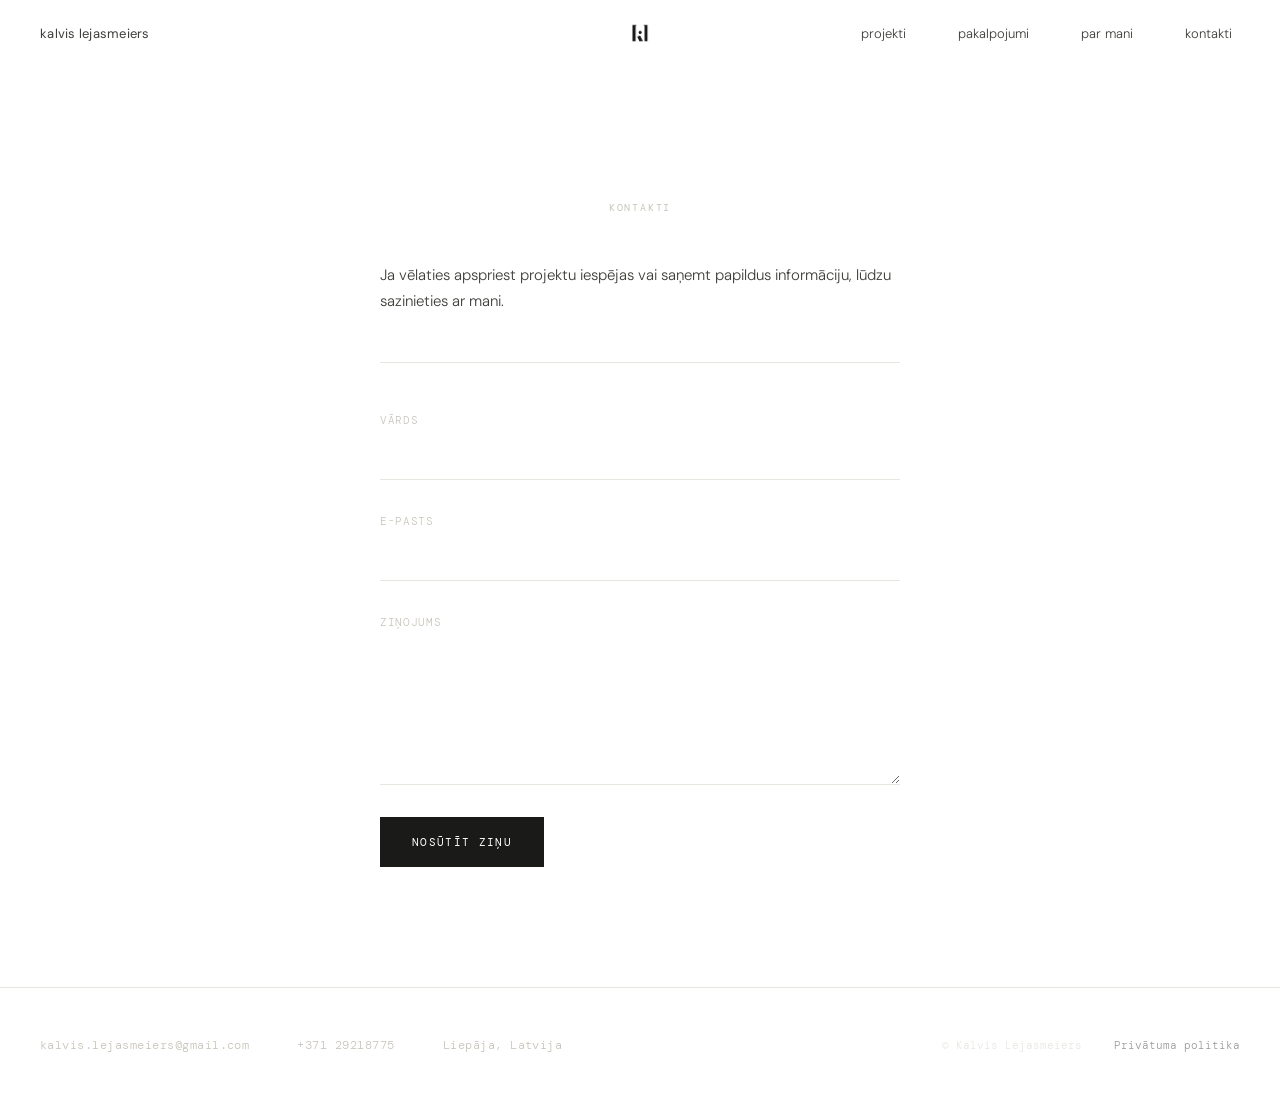
==== kontakti/index.html @ baff629d "Fix images, remove list, dark bg, add pakalpojumi page and nav" ====
<!doctype html>
<html lang="lv">
  <head>
    <meta charset="UTF-8" />
    <meta name="viewport" content="width=device-width, initial-scale=1.0" />
    <title>Kontakti — Kalvis Lejasmeiers</title>
    <meta
      name="description"
      content="Sazinieties ar projektētāju Kalvi Lejasmeieru — e-pasts, tālrunis un kontaktforma."
    />
    <link rel="stylesheet" href="../assets/css/main.css" />
    <link rel="preconnect" href="https://fonts.googleapis.com" />
    <link rel="preconnect" href="https://fonts.gstatic.com" crossorigin />
    <link
      href="https://fonts.googleapis.com/css2?family=DM+Sans:ital,opsz,wght@0,9..40,300;0,9..40,400;0,9..40,500;1,9..40,300&family=DM+Mono:wght@300;400&display=swap"
      rel="stylesheet"
    />
  </head>
  <body>
    <!-- NAVIGATION -->
    <nav id="main-nav">
      <div class="nav-left">
        <a href="../" class="nav-name">kalvis lejasmeiers</a>
        <div class="nav-logo">
          <a href="../" aria-label="Uz sākumlapu">
            <img
              src="../kllogo/kl.png"
              alt="Kalvis Lejasmeiers Logo"
              decoding="async"
            />
          </a>
        </div>
      </div>
      <!-- Mobile hamburger button -->
      <button
        class="nav-hamburger"
        aria-label="Atvērt izvēlni"
        aria-expanded="false"
        aria-controls="main-menu"
      >
        <span class="hamburger-line"></span>
        <span class="hamburger-line"></span>
        <span class="hamburger-line"></span>
      </button>

      <ul class="nav-links" id="main-menu" role="menu">
        <li role="none"><a href="../projekti/" role="menuitem">projekti</a></li>
        <li role="none"><a href="../pakalpojumi/" role="menuitem">pakalpojumi</a></li>
        <li role="none"><a href="../par-mani/" role="menuitem">par mani</a></li>
        <li role="none">
          <a href="./" role="menuitem" class="active">kontakti</a>
        </li>
      </ul>
    </nav>

    <main class="contact-page">
      <span class="section-label">Kontakti</span>

      <div class="about-page-content">
        <p>
          Ja vēlaties apspriest projektu iespējas vai saņemt papildus
          informāciju, lūdzu sazinieties ar mani.
        </p>

        <hr
          style="
            border: none;
            border-top: 1px solid var(--mist);
            margin: var(--space-xl) 0;
          "
        />

        <form
          class="contact-form-simple"
          id="contactForm"
          name="kontakti"
          method="POST"
          data-netlify="true"
          netlify
        >
          <input type="hidden" name="form-name" value="kontakti" />

          <div class="form-group-simple">
            <label for="name">Vārds</label>
            <input type="text" id="name" name="name" required />
          </div>

          <div class="form-group-simple">
            <label for="email">E-pasts</label>
            <input type="email" id="email" name="email" required />
          </div>

          <div class="form-group-simple">
            <label for="message">Ziņojums</label>
            <textarea id="message" name="message" rows="5" required></textarea>
          </div>

          <button type="submit" class="submit-btn-simple">Nosūtīt ziņu</button>

          <div class="form-success" id="formSuccess" style="display: none">
            <p>Paldies! Sazināšos ar jums tuvākajā laikā.</p>
          </div>
        </form>
      </div>
    </main>

    <footer>
      <div class="footer-contact">
        <a href="mailto:kalvis.lejasmeiers@gmail.com"
          >kalvis.lejasmeiers@gmail.com</a
        >
        <a href="tel:+37129218775">+371 29218775</a>
        <span>Liepāja, Latvija</span>
      </div>
      <div class="footer-bottom">
        <span class="footer-copy">© Kalvis Lejasmeiers</span>
        <a href="/privatuma-politika/" class="privacy-link">Privātuma politika</a>
      </div>
    </footer>

    <script src="../assets/js/main.js" defer></script>
    <script>
      // Netlify Forms handling with client-side validation
      document.addEventListener("DOMContentLoaded", () => {
        const contactForm = document.getElementById("contactForm");
        const formSuccess = document.getElementById("formSuccess");

        if (contactForm) {
          // Client-side validation
          contactForm.addEventListener("submit", (e) => {
            const name = document.getElementById("name");
            const email = document.getElementById("email");
            const message = document.getElementById("message");
            let valid = true;

            // Reset custom validity
            [name, email, message].forEach((field) => {
              field.setCustomValidity("");
            });

            if (!name.value.trim()) {
              name.setCustomValidity("Lūdzu ievadiet vārdu");
              valid = false;
            }

            if (!email.value.trim()) {
              email.setCustomValidity("Lūdzu ievadiet e-pastu");
              valid = false;
            } else if (!email.value.includes("@")) {
              email.setCustomValidity("Lūdzu ievadiet derīgu e-pasta adresi");
              valid = false;
            }

            if (!message.value.trim()) {
              message.setCustomValidity("Lūdzu ievadiet ziņojumu");
              valid = false;
            }

            if (!valid) {
              e.preventDefault();
              // Focus first invalid field
              [name, email, message].forEach((field) => {
                if (!field.checkValidity()) {
                  field.reportValidity();
                }
              });
              return;
            }

            // For Netlify Forms, the form submits naturally
            // Show success message after submission
            if (
              e.type === "submit" &&
              contactForm.getAttribute("data-netlify") === "true"
            ) {
              // Netlify will handle the redirect, but we show inline success for JS users
              setTimeout(() => {
                contactForm.style.display = "none";
                if (formSuccess) {
                  formSuccess.style.display = "block";
                }
              }, 100);
            }
          });
        }

        // Check URL params for Netlify success redirect
        const urlParams = new URLSearchParams(window.location.search);
        if (urlParams.get("success") === "true" && contactForm && formSuccess) {
          contactForm.style.display = "none";
          formSuccess.style.display = "block";
        }
      });
    </script>
  </body>
</html>
---- assets/css/main.css ----
/* ==========================================================================
   DESIGN SYSTEM — Kalvis Lejasmeiers Portfolio
   ========================================================================== */

/* CSS Custom Properties (Design Tokens) */
:root {
  /* Color Palette */
  --white: #ffffff; /* pure white */
  --black: #1a1a18; /* near-black, slight warmth */
  --stone: #c8c4bb; /* fog, Baltic limestone */
  --rust: #8b4b2e; /* single accent — Liepāja ironwork, copper oxide */
  --ink: #3d3d3a; /* body text */
  --mist: #e8e6e1; /* borders, dividers */

  /* Typography */
  --font-sans: "DM Sans", sans-serif;
  --font-mono: "DM Mono", monospace;

  /* Spacing */
  --space-xs: 8px;
  --space-sm: 16px;
  --space-md: 24px;
  --space-lg: 32px;
  --space-xl: 48px;
  --space-2xl: 64px;
  --space-3xl: 80px;
  --space-4xl: 120px;
}

/* ==========================================================================
   CSS Reset & Base Styles
   ========================================================================== */

*,
*::before,
*::after {
  box-sizing: border-box;
  margin: 0;
  padding: 0;
}

html {
  font-size: 15px;
  scroll-behavior: smooth;
}

body {
  background: var(--white);
  color: var(--ink);
  font-family: var(--font-sans);
  font-weight: 300;
  line-height: 1.5;
  -webkit-font-smoothing: antialiased;
  -moz-osx-font-smoothing: grayscale;
}

img {
  max-width: 100%;
  height: auto;
  display: block;
}

a {
  color: inherit;
  text-decoration: none;
  transition: color 0.2s;
}

button,
input,
textarea {
  font-family: inherit;
  font-size: inherit;
  line-height: inherit;
}

/* ==========================================================================
   Typography Scale
   ========================================================================== */

/* Section labels: 10px / DM Mono / uppercase / letter-spacing: 0.18em / color: --stone */
.section-label {
  font-family: var(--font-mono);
  font-size: 10px;
  font-weight: 400;
  letter-spacing: 0.18em;
  text-transform: uppercase;
  color: var(--stone);
  display: block;
  text-align: center;
  margin-bottom: var(--space-xl);
}

/* Body text: 15px / DM Sans / weight 300 / line-height 1.7 */
.body-text {
  font-size: 15px;
  line-height: 1.7;
}

/* Project titles: 17–28px / DM Sans / weight 300 / letter-spacing: -0.01em */
.project-title {
  font-family: var(--font-sans);
  font-weight: 300;
  letter-spacing: -0.01em;
  line-height: 1.2;
}

/* Large titles: 40–64px / DM Sans / weight 300 / letter-spacing: -0.02em */
.large-title {
  font-family: var(--font-sans);
  font-weight: 300;
  letter-spacing: -0.02em;
  line-height: 1.1;
}

/* Mono metadata: 11px / DM Mono / weight 400 / letter-spacing: 0.06–0.12em */
.mono-meta {
  font-family: var(--font-mono);
  font-size: 11px;
  font-weight: 400;
  letter-spacing: 0.06em;
  color: var(--stone);
}

/* ==========================================================================
   Navigation
   ========================================================================== */

nav {
  position: fixed;
  top: 0;
  left: 0;
  right: 0;
  z-index: 100;
  display: flex;
  justify-content: space-between;
  align-items: center;
  padding: 22px 40px;
  background: var(--white);
  border-bottom: 1px solid transparent;
  transition: border-color 0.3s;
}

nav.scrolled {
  border-bottom-color: var(--mist);
}

.nav-left {
  display: flex;
  align-items: center;
  gap: 24px;
}

.nav-name {
  font-family: var(--font-sans);
  font-size: 13px;
  font-weight: 400;
  letter-spacing: 0.02em;
  color: var(--ink);
  text-decoration: none;
  white-space: nowrap;
}

.nav-logo {
  position: absolute;
  left: 50%;
  top: 50%;
  transform: translate(-50%, -50%);
  display: flex;
  align-items: center;
  justify-content: center;
  z-index: 1;
}

.nav-logo img {
  height: 48px; /* 100% larger than original 24px */
  width: auto;
  opacity: 0.9;
  transition: opacity 0.2s;
}

.nav-logo a {
  display: flex;
  align-items: center;
  justify-content: center;
}

.nav-logo:hover img {
  opacity: 1;
}

.nav-links {
  display: flex;
  gap: 36px;
  list-style: none;
  margin-left: auto; /* Push links to the right */
}

.nav-links a {
  font-family: var(--font-sans);
  font-size: 13px;
  font-weight: 300;
  letter-spacing: 0;
  text-transform: none;
  color: var(--ink);
  text-decoration: none;
  transition: color 0.2s;
  padding: 4px 8px;
  border-radius: 2px;
}

.nav-links a:hover,
.nav-links a.active {
  color: var(--black);
}

.nav-links a:focus {
  outline: none;
}

/* ==========================================================================
   Mobile Hamburger Menu
   ========================================================================== */

.nav-hamburger {
  display: none; /* Hidden on desktop */
  width: 44px;
  height: 44px;
  background: transparent;
  border: none;
  cursor: pointer;
  padding: 0;
  position: relative;
  z-index: 110;
  flex-direction: column;
  justify-content: center;
  align-items: flex-end;
  gap: 6px;
  margin-left: auto; /* Push to right */
  border-radius: 2px;
}

.nav-hamburger:focus {
  outline: 2px solid var(--rust);
  outline-offset: 2px;
}

.hamburger-line {
  display: block;
  width: 24px;
  height: 1px;
  background: var(--black);
  transition:
    transform 0.3s ease,
    opacity 0.3s ease,
    width 0.3s ease;
}

/* Transform to × when menu is open */
.nav-hamburger.open .hamburger-line:nth-child(1) {
  transform: translateY(7px) rotate(45deg);
}

.nav-hamburger.open .hamburger-line:nth-child(2) {
  opacity: 0;
  width: 0;
}

.nav-hamburger.open .hamburger-line:nth-child(3) {
  transform: translateY(-7px) rotate(-45deg);
}

/* Mobile menu panel */
.nav-links.mobile-menu {
  position: fixed;
  top: 0;
  left: 0;
  right: 0;
  background: #ffffff;
  padding: 80px 20px 20px; /* Top padding for nav bar clearance */
  flex-direction: column;
  gap: 0;
  max-height: 0;
  overflow: hidden;
  opacity: 0;
  transition:
    max-height 0.3s ease,
    opacity 0.3s ease,
    padding 0.3s ease;
  z-index: 100;
  box-shadow: 0 4px 20px rgba(0, 0, 0, 0.08);
}

.nav-links.mobile-menu.open {
  max-height: 100vh;
  opacity: 1;
  padding-top: 80px;
  padding-bottom: 20px;
}

.nav-links.mobile-menu li {
  width: 100%;
  border-bottom: 1px solid var(--mist);
}

.nav-links.mobile-menu li:last-child {
  border-bottom: none;
}

.nav-links.mobile-menu a {
  display: block;
  padding: 20px 0;
  font-family: var(--font-sans);
  font-size: 13px;
  font-weight: 300;
  letter-spacing: 0.02em;
  text-transform: none;
  color: var(--ink);
}

.nav-links.mobile-menu a:hover,
.nav-links.mobile-menu a.active {
  color: var(--rust);
}

/* ==========================================================================
   Featured Projects — David Chipperfield-style Staggered Two-Column Layout
   ========================================================================== */

.featured-section {
  padding: var(--space-4xl) 30px var(--space-3xl);
  width: 100%;
  max-width: 1400px;
  margin: 0 auto;
}

/* Chipperfield Grid: Two unequal columns with vertical offset */
.chipperfield-grid {
  display: flex;
  gap: 5%; /* Gap between columns */
  width: 100%;
}

/* Left column: ~55% width */
.chip-col-left {
  flex: 0 0 55%;
  display: flex;
  flex-direction: column;
  gap: 100px; /* Generous spacing between projects */
}

/* Right column: ~40% width, offset down by ~200px */
.chip-col-right {
  flex: 0 0 40%;
  display: flex;
  flex-direction: column;
  gap: 100px;
  margin-top: 500px; /* Vertical offset — key Chipperfield element */
}

/* Individual project link */
.chip-project {
  display: block;
  text-decoration: none;
  color: inherit;
  cursor: pointer;
}

/* Image wrapper — no borders, shadows, or backgrounds */
.chip-image-wrap {
  position: relative;
  overflow: hidden;
  background: transparent;
  line-height: 0; /* Remove inline image gap */
}

.chip-image-wrap img {
  width: 100%;
  height: auto;
  display: block;
  transition: opacity 0.4s ease;
}

/* Hover: subtle opacity reduction */
.chip-project:hover .chip-image-wrap img {
  opacity: 0.85;
}

/* Project metadata — Chipperfield style */
.chip-meta {
  padding-top: 20px;
  display: flex;
  flex-direction: column;
  gap: 4px;
}

/* Small label: "Project" */
.chip-label {
  font-family: var(--font-mono);
  font-size: 10px;
  font-weight: 400;
  letter-spacing: 0.12em;
  text-transform: uppercase;
  color: var(--stone);
}

/* Project title: larger, heavier weight */
.chip-title {
  font-family: var(--font-sans);
  font-size: 18px;
  font-weight: 400;
  letter-spacing: -0.01em;
  line-height: 1.3;
  color: var(--black);
}

/* Date: small, subtle */
.chip-date {
  font-family: var(--font-mono);
  font-size: 11px;
  font-weight: 400;
  letter-spacing: 0.06em;
  color: var(--stone);
  margin-top: 2px;
}

/* ==========================================================================
   Project List (Homepage)
   ========================================================================== */

.list-section {
  padding: var(--space-2xl) 40px var(--space-4xl);
  border-top: 1px solid var(--mist);
}

.project-list {
  list-style: none;
}

.project-item {
  display: grid;
  grid-template-columns: 1fr auto;
  align-items: baseline;
  padding: 20px 0;
  border-bottom: 1px solid var(--mist);
  cursor: pointer;
  transition: background 0.15s;
  text-decoration: none;
  color: inherit;
}

.project-item:first-child {
  border-top: 1px solid var(--mist);
}

.project-item:hover .project-item-title {
  color: var(--black);
}

.project-item:hover .project-item-meta {
  color: var(--rust);
}

.project-item-title {
  font-family: var(--font-sans);
  font-size: 17px;
  font-weight: 300;
  color: var(--ink);
  transition: color 0.2s;
  letter-spacing: -0.01em;
}

.project-item-meta {
  font-family: var(--font-mono);
  font-size: 11px;
  color: var(--stone);
  letter-spacing: 0.06em;
  text-align: right;
  transition: color 0.2s;
  white-space: nowrap;
}

/* ==========================================================================
   About Strip (Homepage)
   ========================================================================== */

.about-strip {
  background: var(--white);
  padding: var(--space-2xl) 40px;
  display: grid;
  grid-template-columns: 1fr 1fr;
  gap: var(--space-2xl);
  align-items: start;
}

.about-strip .section-label {
  color: var(--stone);
  margin-bottom: var(--space-lg);
  text-align: left;
}

.about-text {
  color: var(--ink);
  font-size: 15px;
  line-height: 1.7;
  max-width: 400px;
}

.about-stats {
  display: grid;
  grid-template-columns: 1fr 1fr;
  gap: var(--space-lg);
  padding-top: 4px;
}

.stat-number {
  font-family: var(--font-mono);
  font-size: 36px;
  font-weight: 300;
  color: var(--white);
  display: block;
  line-height: 1;
  margin-bottom: var(--space-xs);
}

.stat-label {
  font-family: var(--font-mono);
  font-size: 10px;
  letter-spacing: 0.14em;
  text-transform: uppercase;
  color: rgba(200, 196, 187, 0.4);
}

/* ==========================================================================
   Footer / Contact
   ========================================================================== */

footer {
  padding: var(--space-xl) 40px;
  display: flex;
  justify-content: space-between;
  align-items: center;
  border-top: 1px solid var(--mist);
}

.footer-contact {
  display: flex;
  gap: var(--space-xl);
}

.footer-contact a,
.footer-contact span {
  font-family: var(--font-mono);
  font-size: 12px;
  color: var(--stone);
  text-decoration: none;
  letter-spacing: 0.04em;
  transition: color 0.2s;
}

.footer-contact a:hover {
  color: var(--rust);
}

.footer-copy {
  font-family: var(--font-mono);
  font-size: 11px;
  color: var(--mist);
}

.footer-bottom {
  display: flex;
  align-items: center;
  gap: var(--space-lg);
}

.privacy-link {
  font-family: var(--font-mono);
  font-size: 11px;
  color: #999;
  text-decoration: none;
  transition: color 0.2s;
}

.privacy-link:hover {
  color: var(--rust);
}

/* ==========================================================================
   Scroll Animations
   ========================================================================== */

.reveal {
  opacity: 0;
  transform: translateY(16px);
  transition:
    opacity 0.7s ease,
    transform 0.7s ease;
}

.reveal.visible {
  opacity: 1;
  transform: none;
}

/* Respect reduced motion preference */
@media (prefers-reduced-motion: reduce) {
  .reveal {
    opacity: 1;
    transform: none;
    transition: none;
  }
}

/* ==========================================================================
   Responsive Design
   ========================================================================== */

@media (max-width: 768px) {
  /* Navigation */
  nav {
    padding: 18px 20px;
    flex-direction: row;
    justify-content: space-between;
    align-items: center;
  }

  .nav-left {
    display: flex;
    align-items: center;
    gap: 16px;
  }

  .nav-name {
    font-size: 12px;
  }

  .nav-logo {
    display: none; /* Hide logo on mobile - takes too much space */
  }

  /* Mobile hamburger menu */
  .nav-hamburger {
    display: flex;
  }

  .nav-links {
    position: fixed;
    top: 0;
    left: 0;
    right: 0;
    display: flex;
    background: #ffffff;
    padding: 0 20px;
    flex-direction: column;
    gap: 0;
    max-height: 0;
    overflow: hidden;
    opacity: 0;
    transition:
      max-height 0.3s ease,
      opacity 0.3s ease,
      padding 0.3s ease;
    z-index: 99;
    box-shadow: 0 4px 20px rgba(0, 0, 0, 0.08);
    list-style: none;
  }

  .nav-links.open {
    max-height: 100vh;
    opacity: 1;
    padding: 76px 20px 20px;
  }

  .nav-links li {
    width: 100%;
    border-bottom: 1px solid var(--mist);
  }

  .nav-links li:last-child {
    border-bottom: none;
  }

  .nav-links a {
    display: block;
    padding: 20px 0;
    font-family: var(--font-sans);
    font-size: 13px;
    font-weight: 300;
    letter-spacing: 0.02em;
    text-transform: none;
    color: var(--ink);
  }

  .nav-links a:hover,
  .nav-links a.active {
    color: var(--rust);
  }

  /* Featured Section — Mobile: single column, no offset */
  .featured-section {
    padding: 100px 20px 48px;
  }

  /* Chipperfield Grid: Stack vertically on mobile */
  .chipperfield-grid {
    flex-direction: column;
    gap: 0;
  }

  .chip-col-left,
  .chip-col-right {
    flex: none;
    width: 100%;
    gap: 60px; /* Reduced gap for mobile */
  }

  .chip-col-right {
    margin-top: 60px; /* Remove large offset on mobile, just normal spacing */
  }

  .chip-title {
    font-size: 16px;
  }

  .chip-meta {
    padding-top: 16px;
  }

  /* List Section */
  .list-section {
    padding: 60px 20px 80px;
  }

  .project-item-title {
    font-size: 15px;
  }

  .project-item-meta {
    font-size: 10px;
  }

  /* About Strip */
  .about-strip {
    grid-template-columns: 1fr;
    gap: var(--space-xl);
    padding: 60px 20px;
  }

  .about-stats {
    grid-template-columns: 1fr 1fr;
  }

  /* Footer */
  footer {
    flex-direction: column;
    align-items: flex-start;
    gap: 20px;
    padding: var(--space-lg) 20px;
  }

  .footer-contact {
    flex-direction: column;
    gap: var(--space-sm);
  }
}

/* ==========================================================================
   Projects Archive Page
   ========================================================================== */

.projects-archive {
  padding: var(--space-4xl) 40px var(--space-4xl);
  margin-top: 80px;
}

.archive-header {
  margin-bottom: var(--space-2xl);
}

.filter-tabs {
  display: flex;
  gap: var(--space-md);
  margin-top: var(--space-lg);
  flex-wrap: wrap;
}

.filter-btn {
  font-family: var(--font-mono);
  font-size: 10px;
  font-weight: 400;
  letter-spacing: 0.12em;
  text-transform: uppercase;
  color: var(--stone);
  background: none;
  border: none;
  padding: 0;
  cursor: pointer;
  transition: color 0.2s;
}

.filter-btn:hover,
.filter-btn.active {
  color: var(--rust);
}

.archive-grid {
  display: grid;
  grid-template-columns: repeat(3, 1fr);
  gap: 40px;
}

.archive-card {
  display: flex;
  flex-direction: column;
  cursor: pointer;
}

.archive-card-inner {
  aspect-ratio: 4/3;
  position: relative;
  overflow: hidden;
  margin-bottom: var(--space-md);
  background: var(--mist);
}

.archive-card-info {
  display: flex;
  flex-direction: column;
  gap: 4px;
}

.archive-card-title {
  font-family: var(--font-sans);
  font-size: 17px;
  font-weight: 300;
  color: var(--ink);
  letter-spacing: -0.01em;
  line-height: 1.2;
}

.archive-card-meta {
  font-family: var(--font-mono);
  font-size: 11px;
  color: var(--stone);
  letter-spacing: 0.06em;
  display: flex;
  gap: var(--space-sm);
}

.archive-card-type::after,
.archive-card-location::after {
  content: "·";
  margin-left: var(--space-sm);
  opacity: 0.5;
}

.archive-card-type:last-child::after,
.archive-card-location:last-child::after {
  display: none;
}

/* ==========================================================================
   About Page
   ========================================================================== */

.about-page {
  padding: var(--space-4xl) 40px var(--space-4xl);
  margin-top: 80px;
  max-width: 600px;
  margin-left: auto;
  margin-right: auto;
}

.about-page-content {
  font-size: 15px;
  line-height: 1.7;
}

.about-page-content p {
  margin-bottom: var(--space-lg);
}

.about-page-list {
  list-style: none;
  margin-top: var(--space-xl);
  margin-bottom: var(--space-xl);
}

.about-page-list li {
  font-family: var(--font-mono);
  font-size: 11px;
  color: var(--stone);
  letter-spacing: 0.06em;
  margin-bottom: var(--space-sm);
}

/* ==========================================================================
   Contact Page
   ========================================================================== */

.contact-page {
  padding: var(--space-4xl) 40px var(--space-4xl);
  margin-top: 80px;
  max-width: 600px;
  margin-left: auto;
  margin-right: auto;
}

.contact-form-simple {
  display: flex;
  flex-direction: column;
  gap: var(--space-lg);
  margin-top: var(--space-xl);
}

.form-group-simple {
  display: flex;
  flex-direction: column;
  gap: var(--space-xs);
}

.form-group-simple label {
  font-family: var(--font-mono);
  font-size: 11px;
  color: var(--stone);
  letter-spacing: 0.06em;
  text-transform: uppercase;
}

.form-group-simple input,
.form-group-simple textarea {
  font-family: var(--font-sans);
  font-size: 15px;
  color: var(--ink);
  background: none;
  border: none;
  border-bottom: 1px solid var(--mist);
  padding: var(--space-xs) 0;
  transition: border-color 0.2s;
}

.form-group-simple input:focus,
.form-group-simple textarea:focus {
  outline: 2px solid var(--rust);
  outline-offset: 2px;
  border-bottom-color: var(--rust);
}

.form-group-simple textarea {
  min-height: 120px;
  resize: vertical;
}

.submit-btn-simple {
  font-family: var(--font-mono);
  font-size: 11px;
  font-weight: 400;
  letter-spacing: 0.12em;
  text-transform: uppercase;
  color: var(--white);
  background: var(--black);
  border: none;
  padding: var(--space-sm) var(--space-lg);
  cursor: pointer;
  align-self: flex-start;
  transition: opacity 0.2s;
}

.submit-btn-simple:hover {
  opacity: 0.9;
}

/* ==========================================================================
   Pieredze Summary (Homepage)
   ========================================================================== */

.pieredze-summary {
  padding: var(--space-4xl) 40px;
  background: var(--white);
  border-top: 1px solid var(--mist);
  border-bottom: 1px solid var(--mist);
}

.pieredze-summary-content {
  max-width: 800px;
  margin: 0 auto;
  text-align: center;
}

.pieredze-title {
  font-family: var(--font-sans);
  font-size: 32px;
  font-weight: 300;
  letter-spacing: -0.02em;
  color: var(--black);
  line-height: 1.1;
  margin-bottom: var(--space-lg);
}

.pieredze-text {
  font-size: 15px;
  color: var(--ink);
  line-height: 1.7;
  max-width: 500px;
  margin: 0 auto var(--space-2xl);
}

.pieredze-stats {
  display: grid;
  grid-template-columns: repeat(3, 1fr);
  gap: 2px;
  max-width: 600px;
  margin: 0 auto var(--space-2xl) auto;
}

.pieredze-stat {
  background: var(--black);
  padding: 24px 20px;
  text-align: center;
}

.pieredze-stat:first-child {
  background: var(--rust);
}

.pieredze-stat-number {
  font-family: var(--font-mono);
  font-size: 32px;
  font-weight: 300;
  color: var(--white);
  display: block;
  line-height: 1;
  margin-bottom: 6px;
}

.pieredze-stat-label {
  font-family: var(--font-mono);
  font-size: 10px;
  letter-spacing: 0.12em;
  text-transform: uppercase;
  color: rgba(245, 244, 240, 0.45);
}

.pieredze-timeline {
  margin-bottom: var(--space-2xl);
}

.timeline-years {
  display: grid;
  grid-template-columns: repeat(8, 1fr);
  gap: 2px;
  margin-bottom: 8px;
}

.timeline-year {
  font-family: var(--font-mono);
  font-size: 10px;
  color: var(--stone);
  text-align: center;
  letter-spacing: 0.06em;
}

.timeline-bars {
  display: grid;
  grid-template-columns: repeat(8, 1fr);
  gap: 2px;
  height: 80px;
  align-items: end;
}

.timeline-bar {
  background: var(--black);
  transition: background 0.2s;
}

.timeline-bar:hover {
  background: var(--rust);
}

.pieredze-link {
  display: inline-flex;
  align-items: center;
  gap: 8px;
  font-family: var(--font-mono);
  font-size: 11px;
  letter-spacing: 0.08em;
  text-transform: uppercase;
  color: var(--stone);
  text-decoration: none;
  transition: color 0.2s;
}

.pieredze-link:hover {
  color: var(--rust);
}

.pieredze-link svg {
  transition: transform 0.2s;
}

.pieredze-link:hover svg {
  transform: translateX(4px);
}

@media (max-width: 768px) {
  .pieredze-summary {
    padding: 60px 20px;
  }

  .pieredze-title {
    font-size: 24px;
  }

  .pieredze-stats {
    grid-template-columns: 1fr 1fr;
  }

  .timeline-years,
  .timeline-bars {
    grid-template-columns: repeat(4, 1fr);
  }
}

/* ==========================================================================
   Services Section (Homepage)
   ========================================================================== */

.services-section {
  padding: var(--space-4xl) 40px;
  background: var(--white);
  border-top: 1px solid var(--mist);
}

.services-content {
  max-width: 1000px;
  margin: 0 auto;
}

.services-grid {
  display: grid;
  grid-template-columns: repeat(2, 1fr);
  gap: var(--space-xl);
}

.service-card {
  padding: var(--space-lg);
  border: 1px solid var(--mist);
  transition: border-color 0.2s;
}

.service-card:hover {
  border-color: var(--stone);
}

.service-title {
  font-family: var(--font-sans);
  font-size: 20px;
  font-weight: 400;
  letter-spacing: -0.01em;
  color: var(--black);
  margin-bottom: var(--space-sm);
  line-height: 1.2;
}

.service-desc {
  font-size: 14px;
  color: var(--ink);
  line-height: 1.6;
  max-width: 320px;
}

@media (max-width: 768px) {
  .services-section {
    padding: 60px 20px;
  }

  .services-grid {
    grid-template-columns: 1fr;
    gap: var(--space-md);
  }

  .service-card {
    padding: var(--space-md);
  }

  .service-title {
    font-size: 18px;
  }
}

/* ==========================================================================
   Body scroll lock for mobile menu
   ========================================================================== */

body.menu-open {
  overflow: hidden;
  position: fixed;
  width: 100%;
}

/* ==========================================================================
   Utility Classes
   ========================================================================== */

.visually-hidden {
  position: absolute;
  width: 1px;
  height: 1px;
  padding: 0;
  margin: -1px;
  overflow: hidden;
  clip: rect(0, 0, 0, 0);
  white-space: nowrap;
  border: 0;
}

/* Skip link for keyboard users */
.skip-link {
  position: absolute;
  top: -40px;
  left: 0;
  background: var(--black);
  color: var(--white);
  padding: 8px 16px;
  text-decoration: none;
  font-family: var(--font-mono);
  font-size: 11px;
  letter-spacing: 0.08em;
  text-transform: uppercase;
  z-index: 1000;
  transition: top 0.2s;
}

.skip-link:focus {
  top: 0;
  outline: 2px solid var(--rust);
  outline-offset: 2px;
}

.text-center {
  text-align: center;
}

.text-left {
  text-align: left;
}

.text-right {
  text-align: right;
}

/* ==========================================================================
   Project Lightbox Gallery
   ========================================================================== */

.lightbox-overlay {
  position: fixed;
  top: 0;
  left: 0;
  width: 100%;
  height: 100%;
  background: rgba(0, 0, 0, 0.95);
  z-index: 2000;
  display: flex;
  align-items: center;
  justify-content: center;
  opacity: 0;
  visibility: hidden;
  transition:
    opacity 0.2s ease,
    visibility 0.2s ease;
}

.lightbox-overlay.active {
  opacity: 1;
  visibility: visible;
}

.lightbox-overlay[aria-hidden="false"] {
  opacity: 1;
  visibility: visible;
}

.lightbox-close {
  position: absolute;
  top: 20px;
  right: 24px;
  background: none;
  border: none;
  color: var(--white);
  font-size: 40px;
  font-weight: 300;
  cursor: pointer;
  z-index: 2010;
  padding: 8px 16px;
  line-height: 1;
  transition:
    opacity 0.2s ease,
    transform 0.2s ease;
  opacity: 0.8;
}

.lightbox-close:hover {
  opacity: 1;
  transform: scale(1.1);
}

.lightbox-close:focus {
  outline: 2px solid var(--rust);
  outline-offset: 4px;
}

.lightbox-container {
  display: flex;
  align-items: center;
  justify-content: center;
  width: 100%;
  height: 100%;
  max-width: 1400px;
  padding: 60px 20px 20px;
  gap: 20px;
}

.lightbox-content {
  display: flex;
  flex-direction: column;
  align-items: center;
  max-width: 100%;
  max-height: 100%;
}

.lightbox-image-wrapper {
  display: flex;
  align-items: center;
  justify-content: center;
  max-height: calc(100vh - 180px);
  width: 100%;
}

.lightbox-image {
  max-width: 100%;
  max-height: calc(100vh - 180px);
  width: auto;
  height: auto;
  object-fit: contain;
  display: block;
  opacity: 0;
  transition: opacity 0.2s ease;
}

.lightbox-image.loaded {
  opacity: 1;
}

.lightbox-arrow {
  background: rgba(255, 255, 255, 0.1);
  border: 1px solid rgba(255, 255, 255, 0.2);
  color: var(--white);
  font-size: 32px;
  width: 56px;
  height: 56px;
  border-radius: 50%;
  cursor: pointer;
  display: flex;
  align-items: center;
  justify-content: center;
  flex-shrink: 0;
  transition:
    background 0.2s ease,
    border-color 0.2s ease,
    transform 0.2s ease;
  opacity: 0.8;
}

.lightbox-arrow:hover {
  background: rgba(255, 255, 255, 0.2);
  border-color: rgba(255, 255, 255, 0.4);
  opacity: 1;
  transform: scale(1.05);
}

.lightbox-arrow:focus {
  outline: 2px solid var(--rust);
  outline-offset: 4px;
}

.lightbox-arrow:disabled {
  opacity: 0.3;
  cursor: not-allowed;
}

.lightbox-arrow:disabled:hover {
  background: rgba(255, 255, 255, 0.1);
  transform: none;
}

.lightbox-prev {
  margin-right: auto;
}

.lightbox-next {
  margin-left: auto;
}

.lightbox-info {
  text-align: center;
  padding: 20px 0;
  color: var(--white);
}

.lightbox-title {
  font-family: var(--font-sans);
  font-size: 20px;
  font-weight: 400;
  letter-spacing: -0.01em;
  color: var(--white);
  margin-bottom: 8px;
}

.lightbox-meta {
  display: flex;
  justify-content: center;
  gap: 16px;
  font-family: var(--font-mono);
  font-size: 11px;
  letter-spacing: 0.08em;
  color: rgba(255, 255, 255, 0.6);
  margin-bottom: 12px;
}

.lightbox-meta span:not(:last-child)::after {
  content: "·";
  margin-left: 16px;
  opacity: 0.5;
}

.lightbox-counter {
  font-family: var(--font-mono);
  font-size: 10px;
  letter-spacing: 0.12em;
  text-transform: uppercase;
  color: rgba(255, 255, 255, 0.4);
}

/* Hide arrows when only one image */
.lightbox-overlay.single-image .lightbox-arrow {
  display: none;
}

/* Clickable project cards cursor */
.chip-project[data-lightbox="true"] {
  cursor: pointer;
}

/* Mobile Lightbox Styles */
@media (max-width: 768px) {
  .lightbox-container {
    flex-direction: column;
    padding: 70px 16px 16px;
    gap: 16px;
  }

  .lightbox-close {
    top: 12px;
    right: 12px;
    font-size: 36px;
    padding: 12px;
  }

  .lightbox-arrow {
    position: fixed;
    top: 50%;
    transform: translateY(-50%);
    width: 48px;
    height: 48px;
    font-size: 28px;
    z-index: 2005;
    background: rgba(0, 0, 0, 0.6);
    border-color: rgba(255, 255, 255, 0.3);
  }

  .lightbox-prev {
    left: 8px;
    margin-right: 0;
  }

  .lightbox-next {
    right: 8px;
    margin-left: 0;
  }

  .lightbox-arrow:hover {
    transform: translateY(-50%) scale(1.05);
  }

  .lightbox-image-wrapper {
    max-height: calc(100vh - 200px);
  }

  .lightbox-image {
    max-height: calc(100vh - 200px);
    width: 100%;
    object-fit: contain;
  }

  .lightbox-info {
    padding: 16px 0;
  }

  .lightbox-title {
    font-size: 18px;
  }

  .lightbox-meta {
    flex-wrap: wrap;
    gap: 8px;
  }

  .lightbox-meta span:not(:last-child)::after {
    margin-left: 8px;
  }
}

/* Very small mobile */
@media (max-width: 480px) {
  .lightbox-arrow {
    width: 44px;
    height: 44px;
    font-size: 24px;
  }

  .lightbox-close {
    font-size: 32px;
    top: 8px;
    right: 8px;
  }

  .lightbox-title {
    font-size: 16px;
  }

  .lightbox-meta {
    font-size: 10px;
  }
}

/* Respect reduced motion preference */
@media (prefers-reduced-motion: reduce) {
  .lightbox-overlay {
    transition: none;
  }

  .lightbox-image {
    transition: none;
  }

  .lightbox-close,
  .lightbox-arrow {
    transition: none;
  }
}

/* ==========================================================================
   Project Images & Slider
   ========================================================================== */

.project-image {
  width: 100%;
  height: 100%;
  object-fit: cover;
  display: block;
  transition: transform 0.6s cubic-bezier(0.25, 0.46, 0.45, 0.94);
  background: var(--mist); /* Fallback background while loading */
}

/* Archive card hover effect - scale (featured cards use opacity only) */
.archive-card:hover .project-image {
  transform: scale(1.02);
}

.project-image-slider {
  position: relative;
  width: 100%;
  height: 100%;
  overflow: hidden;
  background: var(--mist); /* Fallback background while loading */
  min-height: 300px; /* Ensure minimum height */
}

.slider-image {
  position: absolute;
  top: 0;
  left: 0;
  width: 100%;
  height: 100%;
  object-fit: cover;
  opacity: 0;
  transition: opacity 0.5s ease;
  display: block;
}

.slider-image.active {
  opacity: 1 !important;
}

.slider-next {
  position: absolute;
  top: 50%;
  right: 16px;
  transform: translateY(-50%);
  background: rgba(26, 26, 24, 0.7);
  color: var(--white);
  border: none;
  width: 40px;
  height: 40px;
  border-radius: 50%;
  font-family: var(--font-sans);
  font-size: 18px;
  cursor: pointer;
  display: flex;
  align-items: center;
  justify-content: center;
  transition:
    background 0.2s,
    transform 0.2s,
    opacity 0.2s;
  z-index: 10;
  opacity: 0.8;
}

.slider-next:hover {
  background: rgba(26, 26, 24, 0.9);
  transform: translateY(-50%) scale(1.1);
  opacity: 1;
}

.slider-next:focus {
  outline: 2px solid var(--rust);
  outline-offset: 2px;
}

/* Ensure images always fill their containers */
.featured-card-inner,
.archive-card-inner {
  position: relative;
  overflow: hidden;
}

/* Archive card images fill container */
.archive-card-inner img {
  width: 100%;
  height: 100%;
  object-fit: cover;
}

/* Featured card images use object-fit: contain (handled in featured section) */

/* Responsive adjustments for project images */
@media (max-width: 768px) {
  .archive-grid {
    grid-template-columns: 1fr;
    gap: 32px;
  }

  /* Ensure all project grids are single column on mobile */
  .project-gallery {
    grid-template-columns: 1fr;
  }

  .gallery-item--wide {
    grid-column: 1;
    aspect-ratio: 4 / 3;
  }

  .gallery-item {
    aspect-ratio: 4 / 3;
  }

  .slider-next {
    width: 36px;
    height: 36px;
    font-size: 16px;
    right: 12px;
    opacity: 0.9; /* More visible on mobile */
  }

  /* Better touch targets on mobile */
  .slider-next:active {
    transform: translateY(-50%) scale(0.95);
  }
}

/* Extra small devices */
@media (max-width: 480px) {
  .slider-next {
    width: 32px;
    height: 32px;
    font-size: 14px;
    right: 8px;
  }
}

/* Prevent layout shift when images load */
.archive-card-inner {
  aspect-ratio: 4/3;
}

@media (max-width: 768px) {
  .featured-card:first-child .featured-card-inner {
    min-height: 340px;
  }
}

/* ==========================================================================
   Archive Card Links & Project Detail (Added for projekti/ page)
   ========================================================================== */

/* Archive card link wraps the whole card */
.archive-card-link {
  display: block;
  text-decoration: none;
  color: inherit;
}

/* Images always fill 4:3 regardless of source ratio */
.archive-card-inner {
  aspect-ratio: 4 / 3;
  overflow: hidden;
  background: var(--mist);
}

.archive-card-inner img {
  width: 100%;
  height: 100%;
  object-fit: cover;
  display: block;
  transition: transform 0.5s cubic-bezier(0.25, 0.46, 0.45, 0.94);
}

.archive-card:hover .archive-card-inner img {
  transform: scale(1.03);
}

/* Project detail */
.project-detail {
  padding-top: var(--space-2xl);
}

.project-back {
  display: inline-flex;
  align-items: center;
  gap: 8px;
  font-family: var(--font-mono);
  font-size: 11px;
  letter-spacing: 0.1em;
  text-transform: uppercase;
  color: var(--stone);
  text-decoration: none;
  transition: color 0.2s;
  margin-bottom: var(--space-2xl);
}

.project-back:hover {
  color: var(--rust);
}

.project-detail-header {
  margin-bottom: var(--space-2xl);
}

.project-detail-title {
  font-family: var(--font-sans);
  font-size: 36px;
  font-weight: 300;
  letter-spacing: -0.02em;
  color: var(--black);
  line-height: 1.1;
  margin-bottom: var(--space-sm);
}

.project-detail-meta {
  font-family: var(--font-mono);
  font-size: 11px;
  color: var(--stone);
  letter-spacing: 0.08em;
  display: flex;
  gap: var(--space-lg);
}

.project-detail-meta span::before {
  content: "·";
  margin-right: var(--space-sm);
  opacity: 0.4;
}

.project-detail-meta span:first-child::before {
  display: none;
}

.project-gallery {
  display: grid;
  grid-template-columns: 1fr 1fr;
  gap: 2px;
  margin-bottom: var(--space-3xl);
}

.gallery-item {
  overflow: hidden;
  background: var(--mist);
  aspect-ratio: 16 / 10;
}

.gallery-item--wide {
  grid-column: 1 / -1;
  aspect-ratio: 16 / 7;
}

.gallery-item img {
  width: 100%;
  height: 100%;
  object-fit: cover;
  display: block;
  transition: transform 0.6s cubic-bezier(0.25, 0.46, 0.45, 0.94);
}

.gallery-item:hover img {
  transform: scale(1.02);
}

.project-detail-cta {
  padding: var(--space-3xl) 0;
  border-top: 1px solid var(--mist);
  display: flex;
  align-items: baseline;
  gap: var(--space-xl);
}

.project-detail-cta p {
  font-family: var(--font-sans);
  font-size: 20px;
  font-weight: 300;
  color: var(--ink);
  letter-spacing: -0.01em;
}

.cta-link {
  font-family: var(--font-mono);
  font-size: 11px;
  letter-spacing: 0.1em;
  text-transform: uppercase;
  color: var(--rust);
  text-decoration: none;
  transition: opacity 0.2s;
  white-space: nowrap;
}

.cta-link:hover {
  opacity: 0.7;
}

@media (max-width: 768px) {
  .project-gallery {
    grid-template-columns: 1fr;
  }
  .gallery-item--wide {
    grid-column: 1;
    aspect-ratio: 4 / 3;
  }
  .gallery-item {
    aspect-ratio: 4 / 3;
  }
  .project-detail-cta {
    flex-direction: column;
    gap: var(--space-md);
  }
  .project-detail-title {
    font-size: 26px;
  }
}
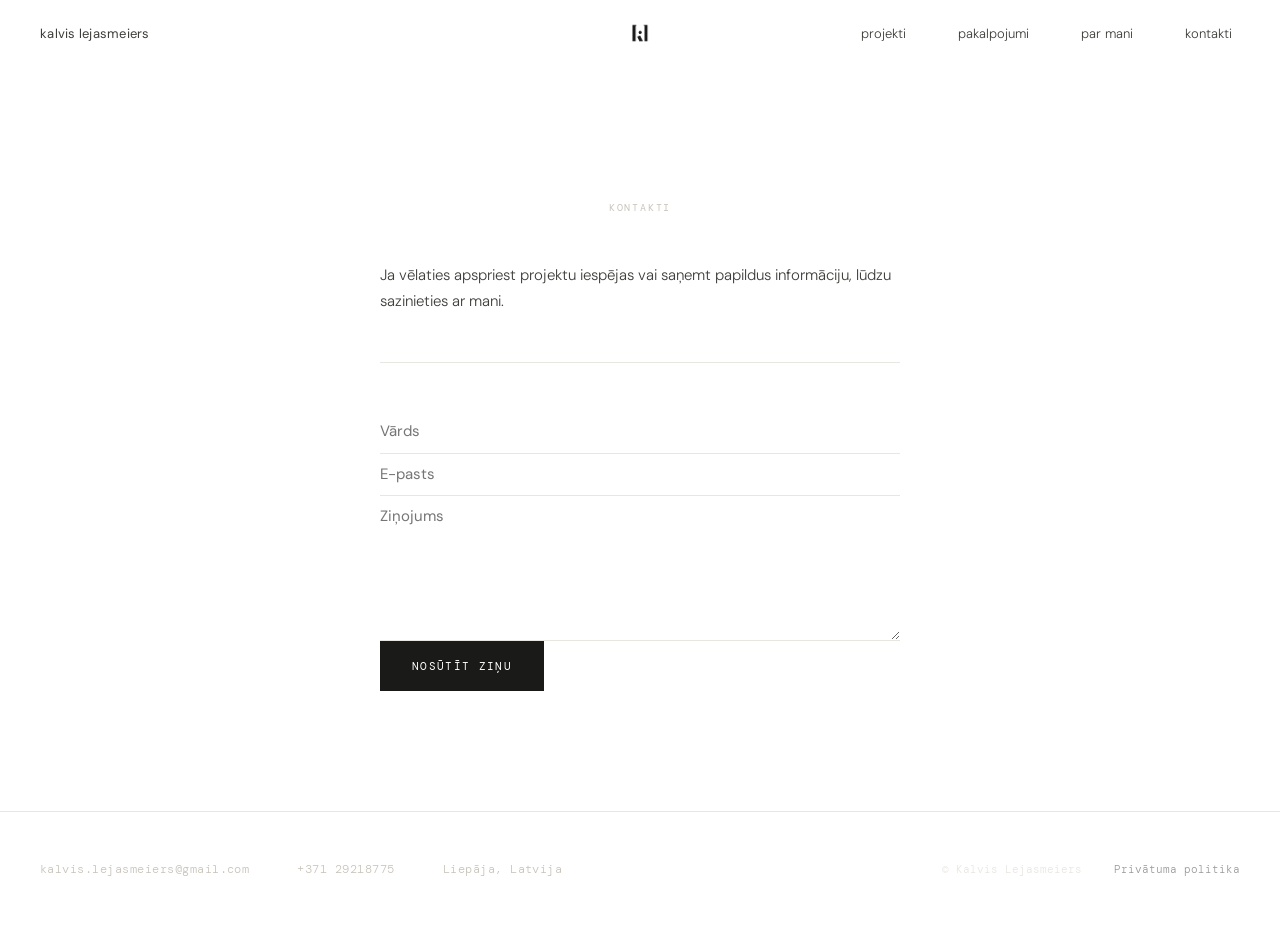
==== commit 48fc3888: "Fix form: remove JS intercept, pure HTML Netlify form" ====
--- a/kontakti/index.html
+++ b/kontakti/index.html
@@ -3,11 +3,12 @@
   <head>
     <meta charset="UTF-8" />
     <meta name="viewport" content="width=device-width, initial-scale=1.0" />
-    <title>Kontakti — Kalvis Lejasmeiers</title>
+    <title>Kontakti — Kalvis Lejasmeiers | Projektētājs Liepāja</title>
     <meta
       name="description"
-      content="Sazinieties ar projektētāju Kalvi Lejasmeieru — e-pasts, tālrunis un kontaktforma."
+      content="Sazinieties ar projektētāju Liepājā. Tālrunis: +371 29218775. Konsultācija bez maksas — legalizācija, pārbūve, renovācija, jaunbūve."
     />
+    <link rel="canonical" href="https://kalvisl.lv/kontakti/" />
     <link rel="stylesheet" href="../assets/css/main.css" />
     <link rel="preconnect" href="https://fonts.googleapis.com" />
     <link rel="preconnect" href="https://fonts.gstatic.com" crossorigin />
@@ -45,7 +46,9 @@
 
       <ul class="nav-links" id="main-menu" role="menu">
         <li role="none"><a href="../projekti/" role="menuitem">projekti</a></li>
-        <li role="none"><a href="../pakalpojumi/" role="menuitem">pakalpojumi</a></li>
+        <li role="none">
+          <a href="../pakalpojumi/" role="menuitem">pakalpojumi</a>
+        </li>
         <li role="none"><a href="../par-mani/" role="menuitem">par mani</a></li>
         <li role="none">
           <a href="./" role="menuitem" class="active">kontakti</a>
@@ -70,36 +73,43 @@
           "
         />
 
-        <form
-          class="contact-form-simple"
-          id="contactForm"
-          name="kontakti"
-          method="POST"
-          data-netlify="true"
-          netlify
-        >
+        <form name="kontakti" method="POST" data-netlify="true">
           <input type="hidden" name="form-name" value="kontakti" />
 
           <div class="form-group-simple">
-            <label for="name">Vārds</label>
-            <input type="text" id="name" name="name" required />
+            <label for="vards" class="visually-hidden">Vārds</label>
+            <input
+              type="text"
+              id="vards"
+              name="vards"
+              placeholder="Vārds"
+              required
+            />
           </div>
 
           <div class="form-group-simple">
-            <label for="email">E-pasts</label>
-            <input type="email" id="email" name="email" required />
+            <label for="epasts" class="visually-hidden">E-pasts</label>
+            <input
+              type="email"
+              id="epasts"
+              name="epasts"
+              placeholder="E-pasts"
+              required
+            />
           </div>
 
           <div class="form-group-simple">
-            <label for="message">Ziņojums</label>
-            <textarea id="message" name="message" rows="5" required></textarea>
+            <label for="zinojums" class="visually-hidden">Ziņojums</label>
+            <textarea
+              id="zinojums"
+              name="zinojums"
+              placeholder="Ziņojums"
+              rows="5"
+              required
+            ></textarea>
           </div>
 
           <button type="submit" class="submit-btn-simple">Nosūtīt ziņu</button>
-
-          <div class="form-success" id="formSuccess" style="display: none">
-            <p>Paldies! Sazināšos ar jums tuvākajā laikā.</p>
-          </div>
         </form>
       </div>
     </main>
@@ -114,83 +124,12 @@
       </div>
       <div class="footer-bottom">
         <span class="footer-copy">© Kalvis Lejasmeiers</span>
-        <a href="/privatuma-politika/" class="privacy-link">Privātuma politika</a>
+        <a href="/privatuma-politika/" class="privacy-link"
+          >Privātuma politika</a
+        >
       </div>
     </footer>
 
     <script src="../assets/js/main.js" defer></script>
-    <script>
-      // Netlify Forms handling with client-side validation
-      document.addEventListener("DOMContentLoaded", () => {
-        const contactForm = document.getElementById("contactForm");
-        const formSuccess = document.getElementById("formSuccess");
-
-        if (contactForm) {
-          // Client-side validation
-          contactForm.addEventListener("submit", (e) => {
-            const name = document.getElementById("name");
-            const email = document.getElementById("email");
-            const message = document.getElementById("message");
-            let valid = true;
-
-            // Reset custom validity
-            [name, email, message].forEach((field) => {
-              field.setCustomValidity("");
-            });
-
-            if (!name.value.trim()) {
-              name.setCustomValidity("Lūdzu ievadiet vārdu");
-              valid = false;
-            }
-
-            if (!email.value.trim()) {
-              email.setCustomValidity("Lūdzu ievadiet e-pastu");
-              valid = false;
-            } else if (!email.value.includes("@")) {
-              email.setCustomValidity("Lūdzu ievadiet derīgu e-pasta adresi");
-              valid = false;
-            }
-
-            if (!message.value.trim()) {
-              message.setCustomValidity("Lūdzu ievadiet ziņojumu");
-              valid = false;
-            }
-
-            if (!valid) {
-              e.preventDefault();
-              // Focus first invalid field
-              [name, email, message].forEach((field) => {
-                if (!field.checkValidity()) {
-                  field.reportValidity();
-                }
-              });
-              return;
-            }
-
-            // For Netlify Forms, the form submits naturally
-            // Show success message after submission
-            if (
-              e.type === "submit" &&
-              contactForm.getAttribute("data-netlify") === "true"
-            ) {
-              // Netlify will handle the redirect, but we show inline success for JS users
-              setTimeout(() => {
-                contactForm.style.display = "none";
-                if (formSuccess) {
-                  formSuccess.style.display = "block";
-                }
-              }, 100);
-            }
-          });
-        }
-
-        // Check URL params for Netlify success redirect
-        const urlParams = new URLSearchParams(window.location.search);
-        if (urlParams.get("success") === "true" && contactForm && formSuccess) {
-          contactForm.style.display = "none";
-          formSuccess.style.display = "block";
-        }
-      });
-    </script>
   </body>
 </html>
--- a/assets/css/main.css
+++ b/assets/css/main.css
@@ -349,13 +349,13 @@
   gap: 100px; /* Generous spacing between projects */
 }
 
-/* Right column: ~40% width, offset down by ~200px */
+/* Right column: ~40% width, offset down */
 .chip-col-right {
   flex: 0 0 40%;
   display: flex;
   flex-direction: column;
   gap: 100px;
-  margin-top: 500px; /* Vertical offset — key Chipperfield element */
+  margin-top: 280px; /* Vertical offset — key Chipperfield element */
 }
 
 /* Individual project link */
@@ -486,24 +486,29 @@
 
 .about-strip {
   background: var(--white);
-  padding: var(--space-2xl) 40px;
-  display: grid;
-  grid-template-columns: 1fr 1fr;
-  gap: var(--space-2xl);
-  align-items: start;
+  padding: var(--space-4xl) 40px;
+  border-top: 1px solid var(--mist);
+}
+
+.about-strip-content {
+  max-width: 1000px;
+  margin: 0 auto;
+  text-align: center;
 }
 
 .about-strip .section-label {
   color: var(--stone);
   margin-bottom: var(--space-lg);
-  text-align: left;
+  text-align: center;
 }
 
 .about-text {
   color: var(--ink);
   font-size: 15px;
   line-height: 1.7;
-  max-width: 400px;
+  text-align: justify;
+  text-justify: inter-word;
+  max-width: 100%;
 }
 
 .about-stats {
@@ -636,7 +641,16 @@
   }
 
   .nav-logo {
-    display: none; /* Hide logo on mobile - takes too much space */
+    display: flex; /* Show logo on mobile */
+    position: absolute; /* Center in nav bar */
+    left: 50%;
+    top: 50%;
+    transform: translate(-50%, -50%);
+    margin: 0;
+  }
+
+  .nav-logo img {
+    height: 32px; /* Slightly smaller on mobile */
   }
 
   /* Mobile hamburger menu */
@@ -742,8 +756,6 @@
 
   /* About Strip */
   .about-strip {
-    grid-template-columns: 1fr;
-    gap: var(--space-xl);
     padding: 60px 20px;
   }
 
@@ -870,6 +882,8 @@
   max-width: 600px;
   margin-left: auto;
   margin-right: auto;
+  text-align: justify;
+  text-justify: inter-word;
 }
 
 .about-page-content {
@@ -1168,6 +1182,20 @@
   color: var(--ink);
   line-height: 1.6;
   max-width: 320px;
+  margin-bottom: var(--space-sm);
+}
+
+.service-link {
+  display: inline-block;
+  font-family: var(--font-mono);
+  font-size: 11px;
+  color: var(--stone);
+  letter-spacing: 0.06em;
+  transition: color 0.2s;
+}
+
+.service-card:hover .service-link {
+  color: var(--rust);
 }
 
 @media (max-width: 768px) {
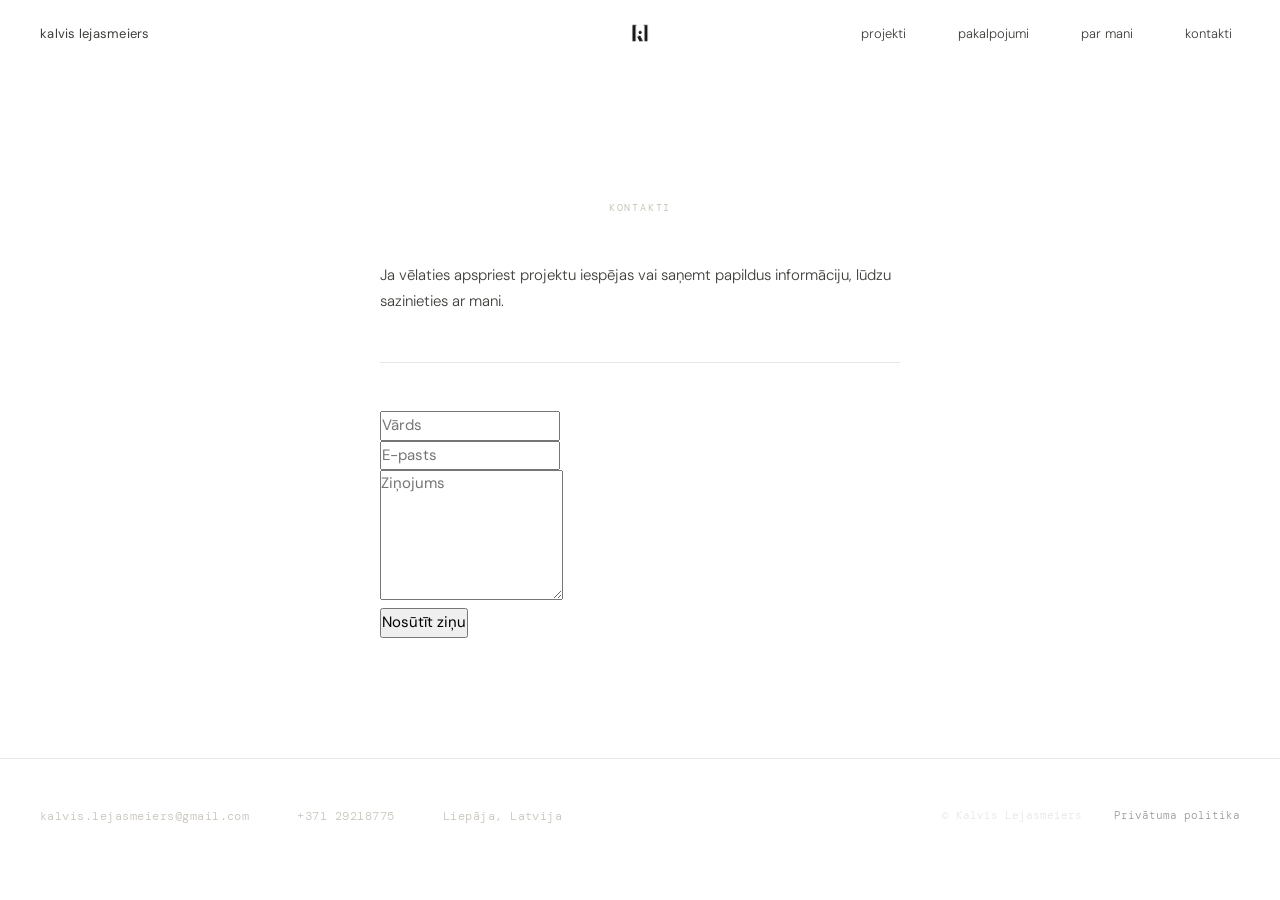
==== commit b1a0eca4: "Switch to Formspree contact form" ====
--- a/kontakti/index.html
+++ b/kontakti/index.html
@@ -73,44 +73,18 @@
           "
         />
 
-        <form name="kontakti" method="POST" data-netlify="true">
-          <input type="hidden" name="form-name" value="kontakti" />
-
-          <div class="form-group-simple">
-            <label for="vards" class="visually-hidden">Vārds</label>
-            <input
-              type="text"
-              id="vards"
-              name="vards"
-              placeholder="Vārds"
-              required
-            />
-          </div>
-
-          <div class="form-group-simple">
-            <label for="epasts" class="visually-hidden">E-pasts</label>
-            <input
-              type="email"
-              id="epasts"
-              name="epasts"
-              placeholder="E-pasts"
-              required
-            />
-          </div>
-
-          <div class="form-group-simple">
-            <label for="zinojums" class="visually-hidden">Ziņojums</label>
-            <textarea
-              id="zinojums"
-              name="zinojums"
-              placeholder="Ziņojums"
-              rows="5"
-              required
-            ></textarea>
-          </div>
-
-          <button type="submit" class="submit-btn-simple">Nosūtīt ziņu</button>
-        </form>
+        <form action="https://formspree.io/f/xlgkvjgd" method="POST">
+  <div>
+    <input type="text" name="vards" placeholder="Vārds" required>
+  </div>
+  <div>
+    <input type="email" name="email" placeholder="E-pasts" required>
+  </div>
+  <div>
+    <textarea name="zinojums" placeholder="Ziņojums" rows="5" required></textarea>
+  </div>
+  <button type="submit">Nosūtīt ziņu</button>
+</form>
       </div>
     </main>
 
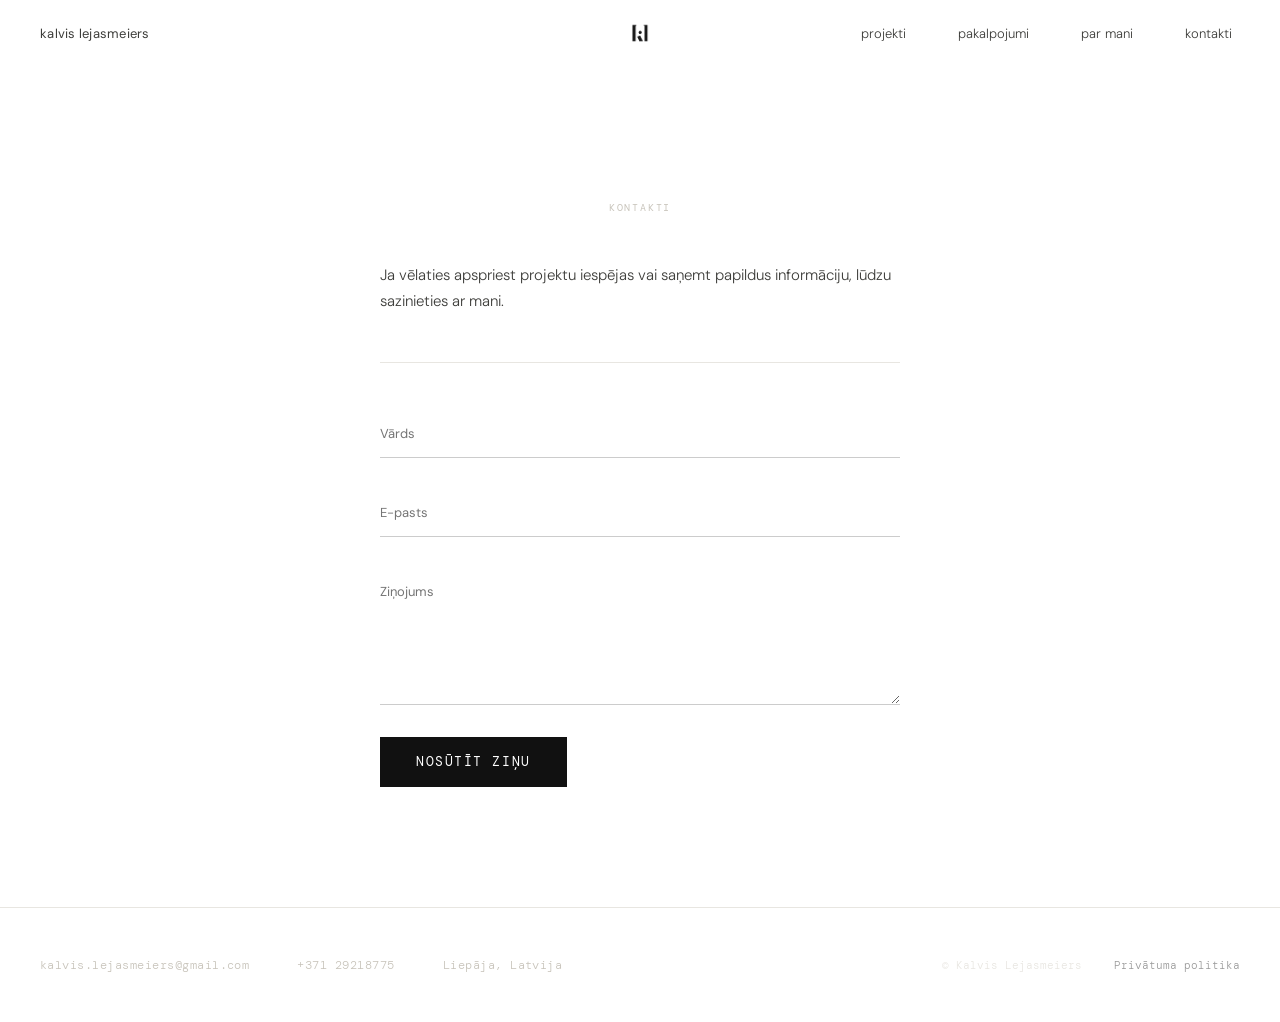
==== commit 5bda4a9b: "Fix form styling and add Formspree _next redirect" ====
--- a/kontakti/index.html
+++ b/kontakti/index.html
@@ -73,17 +73,18 @@
           "
         />
 
-        <form action="https://formspree.io/f/xlgkvjgd" method="POST">
-  <div>
+        <form action="https://formspree.io/f/xlgkvjgd" method="POST" class="contact-form-simple">
+  <input type="hidden" name="_next" value="https://kalvisl.lv/success/">
+  <div class="form-group-simple">
     <input type="text" name="vards" placeholder="Vārds" required>
   </div>
-  <div>
+  <div class="form-group-simple">
     <input type="email" name="email" placeholder="E-pasts" required>
   </div>
-  <div>
+  <div class="form-group-simple">
     <textarea name="zinojums" placeholder="Ziņojums" rows="5" required></textarea>
   </div>
-  <button type="submit">Nosūtīt ziņu</button>
+  <button type="submit" class="submit-btn-simple">Nosūtīt ziņu</button>
 </form>
       </div>
     </main>
--- a/assets/css/main.css
+++ b/assets/css/main.css
@@ -945,19 +945,19 @@
 .form-group-simple input,
 .form-group-simple textarea {
   font-family: var(--font-sans);
-  font-size: 15px;
+  font-size: 13px;
   color: var(--ink);
-  background: none;
+  background: transparent;
   border: none;
-  border-bottom: 1px solid var(--mist);
-  padding: var(--space-xs) 0;
+  border-bottom: 1px solid #ccc;
+  padding: 12px 0;
+  width: 100%;
   transition: border-color 0.2s;
 }
 
 .form-group-simple input:focus,
 .form-group-simple textarea:focus {
-  outline: 2px solid var(--rust);
-  outline-offset: 2px;
+  outline: none;
   border-bottom-color: var(--rust);
 }
 
@@ -968,16 +968,17 @@
 
 .submit-btn-simple {
   font-family: var(--font-mono);
-  font-size: 11px;
+  font-size: 13px;
   font-weight: 400;
   letter-spacing: 0.12em;
   text-transform: uppercase;
-  color: var(--white);
-  background: var(--black);
+  color: #fff;
+  background: #111;
   border: none;
-  padding: var(--space-sm) var(--space-lg);
+  padding: 14px 36px;
   cursor: pointer;
   align-self: flex-start;
+  border-radius: 0;
   transition: opacity 0.2s;
 }
 
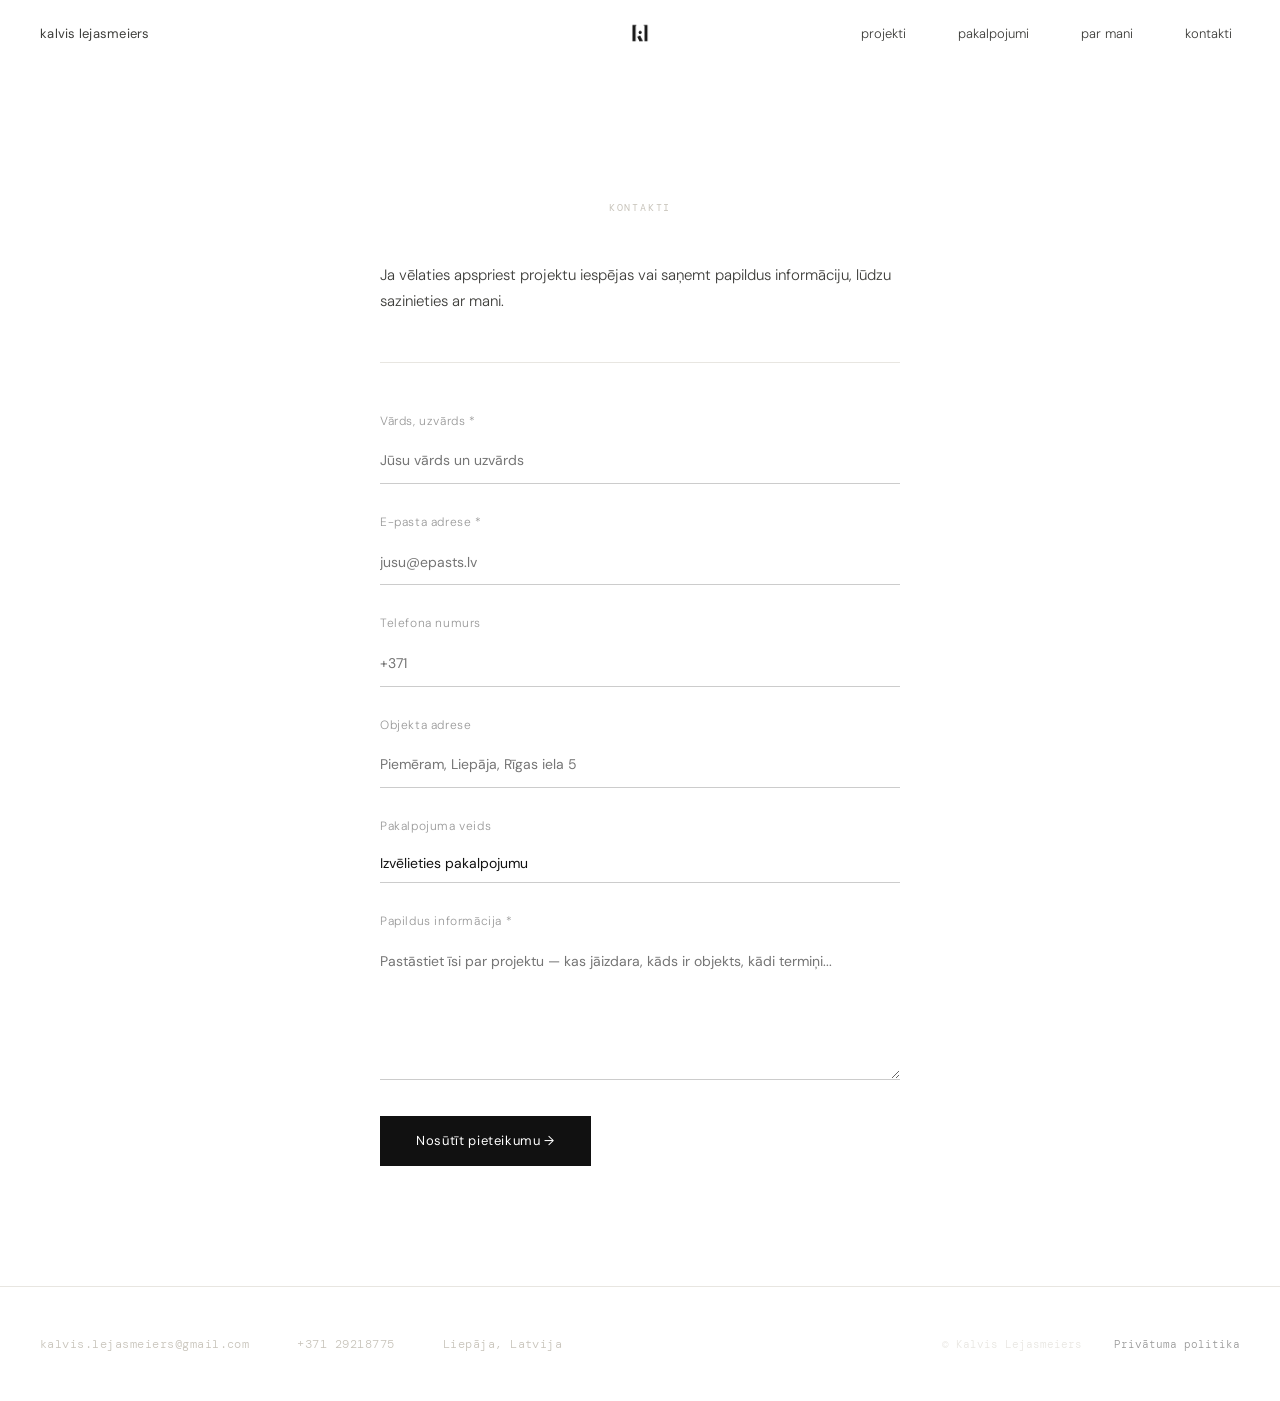
==== commit 31015c70: "Style projekti CTA button, expand contact form" ====
--- a/kontakti/index.html
+++ b/kontakti/index.html
@@ -73,18 +73,50 @@
           "
         />
 
-        <form action="https://formspree.io/f/xlgkvjgd" method="POST" class="contact-form-simple">
+        <form action="https://formspree.io/f/xlgkvjgd" method="POST">
   <input type="hidden" name="_next" value="https://kalvisl.lv/success/">
-  <div class="form-group-simple">
-    <input type="text" name="vards" placeholder="Vārds" required>
+
+  <div class="form-group">
+    <label>Vārds, uzvārds *</label>
+    <input type="text" name="vards" placeholder="Jūsu vārds un uzvārds" required>
   </div>
-  <div class="form-group-simple">
-    <input type="email" name="email" placeholder="E-pasts" required>
+
+  <div class="form-group">
+    <label>E-pasta adrese *</label>
+    <input type="email" name="epasts" placeholder="jusu@epasts.lv" required>
   </div>
-  <div class="form-group-simple">
-    <textarea name="zinojums" placeholder="Ziņojums" rows="5" required></textarea>
+
+  <div class="form-group">
+    <label>Telefona numurs</label>
+    <input type="tel" name="telefons" placeholder="+371">
   </div>
-  <button type="submit" class="submit-btn-simple">Nosūtīt ziņu</button>
+
+  <div class="form-group">
+    <label>Objekta adrese</label>
+    <input type="text" name="adrese" placeholder="Piemēram, Liepāja, Rīgas iela 5">
+  </div>
+
+  <div class="form-group">
+    <label>Pakalpojuma veids</label>
+    <select name="pakalpojums">
+      <option value="" disabled selected>Izvēlieties pakalpojumu</option>
+      <option>Legalizācija</option>
+      <option>Vienkāršotā pārbūve</option>
+      <option>Pārbūve</option>
+      <option>Renovācija / atjaunošana</option>
+      <option>Jaunbūves projekts</option>
+      <option>Lietošanas veida maiņa</option>
+      <option>Konsultācija</option>
+      <option>Cits</option>
+    </select>
+  </div>
+
+  <div class="form-group">
+    <label>Papildus informācija *</label>
+    <textarea name="zinojums" placeholder="Pastāstiet īsi par projektu — kas jāizdara, kāds ir objekts, kādi termiņi..." rows="5" required></textarea>
+  </div>
+
+  <button type="submit" class="cta-button">Nosūtīt pieteikumu →</button>
 </form>
       </div>
     </main>
--- a/assets/css/main.css
+++ b/assets/css/main.css
@@ -921,69 +921,59 @@
   margin-right: auto;
 }
 
-.contact-form-simple {
-  display: flex;
-  flex-direction: column;
-  gap: var(--space-lg);
-  margin-top: var(--space-xl);
-}
-
-.form-group-simple {
-  display: flex;
-  flex-direction: column;
-  gap: var(--space-xs);
-}
-
-.form-group-simple label {
-  font-family: var(--font-mono);
-  font-size: 11px;
-  color: var(--stone);
-  letter-spacing: 0.06em;
-  text-transform: uppercase;
-}
-
-.form-group-simple input,
-.form-group-simple textarea {
-  font-family: var(--font-sans);
-  font-size: 13px;
-  color: var(--ink);
-  background: transparent;
+.form-group {
+  margin-bottom: 28px;
+}
+.form-group label {
+  display: block;
+  font-size: 12px;
+  color: #999;
+  margin-bottom: 8px;
+  letter-spacing: 0.05em;
+}
+.form-group input,
+.form-group select,
+.form-group textarea {
+  width: 100%;
   border: none;
   border-bottom: 1px solid #ccc;
-  padding: 12px 0;
-  width: 100%;
-  transition: border-color 0.2s;
-}
-
-.form-group-simple input:focus,
-.form-group-simple textarea:focus {
+  padding: 10px 0;
+  font-size: 14px;
+  background: transparent;
+  color: #111;
   outline: none;
-  border-bottom-color: var(--rust);
-}
-
-.form-group-simple textarea {
+  font-family: inherit;
+}
+.form-group select {
+  appearance: none;
+  cursor: pointer;
+}
+.form-group input:focus,
+.form-group select:focus,
+.form-group textarea:focus {
+  border-bottom-color: #111;
+}
+.form-group textarea {
+  resize: vertical;
   min-height: 120px;
-  resize: vertical;
-}
-
-.submit-btn-simple {
-  font-family: var(--font-mono);
+}
+
+/* CTA Button (used on contact form and other pages) */
+.cta-button {
+  display: inline-block;
+  padding: 14px 36px;
+  background: #111;
+  color: #fff;
   font-size: 13px;
   font-weight: 400;
-  letter-spacing: 0.12em;
-  text-transform: uppercase;
-  color: #fff;
-  background: #111;
+  text-decoration: none;
+  letter-spacing: 0.05em;
   border: none;
-  padding: 14px 36px;
   cursor: pointer;
-  align-self: flex-start;
-  border-radius: 0;
-  transition: opacity 0.2s;
-}
-
-.submit-btn-simple:hover {
-  opacity: 0.9;
+  transition: background 0.2s ease;
+}
+.cta-button:hover {
+  background: #333;
 }
 
 /* ==========================================================================
@@ -1024,37 +1014,40 @@
 .pieredze-stats {
   display: grid;
   grid-template-columns: repeat(3, 1fr);
-  gap: 2px;
+  gap: 0;
   max-width: 600px;
   margin: 0 auto var(--space-2xl) auto;
+  border-top: 1px solid var(--mist);
+  border-bottom: 1px solid var(--mist);
 }
 
 .pieredze-stat {
-  background: var(--black);
-  padding: 24px 20px;
+  background: transparent;
+  padding: 28px 24px;
   text-align: center;
-}
-
-.pieredze-stat:first-child {
-  background: var(--rust);
+  border-right: 1px solid var(--mist);
+}
+
+.pieredze-stat:last-child {
+  border-right: none;
 }
 
 .pieredze-stat-number {
   font-family: var(--font-mono);
-  font-size: 32px;
+  font-size: 40px;
   font-weight: 300;
-  color: var(--white);
+  color: var(--black);
   display: block;
   line-height: 1;
-  margin-bottom: 6px;
+  margin-bottom: 8px;
 }
 
 .pieredze-stat-label {
   font-family: var(--font-mono);
   font-size: 10px;
-  letter-spacing: 0.12em;
+  letter-spacing: 0.14em;
   text-transform: uppercase;
-  color: rgba(245, 244, 240, 0.45);
+  color: var(--stone);
 }
 
 .pieredze-timeline {
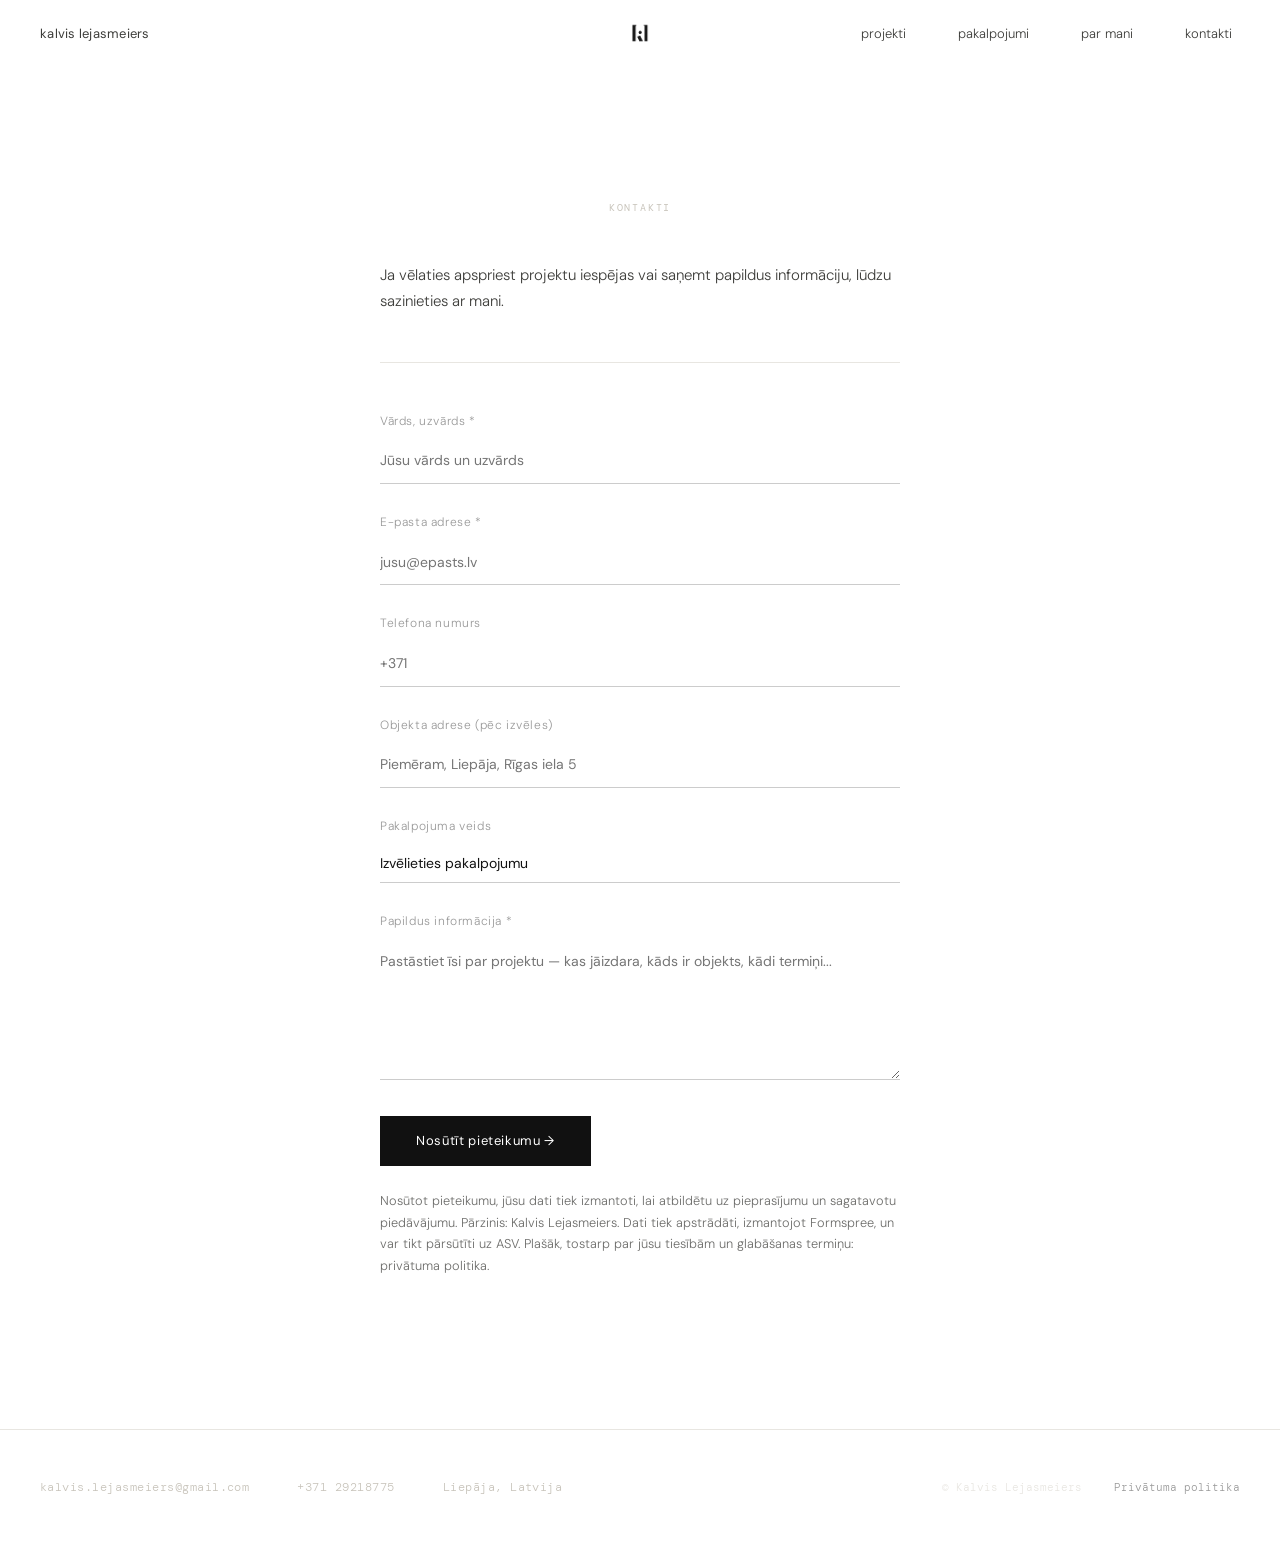
==== commit 10f7805d: "Umami statistika, teksta un privātuma labojumi Co-Authored-By: Claude Opus 5.5 <noreply@anthropic.co" ====
--- a/kontakti/index.html
+++ b/kontakti/index.html
@@ -16,6 +16,7 @@
       href="https://fonts.googleapis.com/css2?family=DM+Sans:ital,opsz,wght@0,9..40,300;0,9..40,400;0,9..40,500;1,9..40,300&family=DM+Mono:wght@300;400&display=swap"
       rel="stylesheet"
     />
+    <script defer src="https://cloud.umami.is/script.js" data-website-id="42707bd8-17b0-4889-b96d-6a6ef9fd0ac4" data-domains="kalvisl.lv"></script>
   </head>
   <body>
     <!-- NAVIGATION -->
@@ -92,7 +93,7 @@
   </div>
 
   <div class="form-group">
-    <label>Objekta adrese</label>
+    <label>Objekta adrese (pēc izvēles)</label>
     <input type="text" name="adrese" placeholder="Piemēram, Liepāja, Rīgas iela 5">
   </div>
 
@@ -117,16 +118,20 @@
   </div>
 
   <button type="submit" class="cta-button">Nosūtīt pieteikumu →</button>
+
+  <p class="form-note" style="font-size: 0.85rem; margin-top: var(--space-md); opacity: 0.75;">
+    Nosūtot pieteikumu, jūsu dati tiek izmantoti, lai atbildētu uz pieprasījumu un sagatavotu piedāvājumu. Pārzinis: Kalvis Lejasmeiers. Dati tiek apstrādāti, izmantojot Formspree, un var tikt pārsūtīti uz ASV. Plašāk, tostarp par jūsu tiesībām un glabāšanas termiņu: <a href="/privatuma-politika/">privātuma politika</a>.
+  </p>
 </form>
       </div>
     </main>
 
     <footer>
       <div class="footer-contact">
-        <a href="mailto:kalvis.lejasmeiers@gmail.com"
+        <a href="mailto:kalvis.lejasmeiers@gmail.com" data-umami-event="E-pasts"
           >kalvis.lejasmeiers@gmail.com</a
         >
-        <a href="tel:+37129218775">+371 29218775</a>
+        <a href="tel:+37129218775" data-umami-event="Zvans">+371 29218775</a>
         <span>Liepāja, Latvija</span>
       </div>
       <div class="footer-bottom">
--- a/assets/css/main.css
+++ b/assets/css/main.css
@@ -328,7 +328,7 @@
    ========================================================================== */
 
 .featured-section {
-  padding: var(--space-4xl) 30px var(--space-3xl);
+  padding: 40px 30px var(--space-3xl);
   width: 100%;
   max-width: 1400px;
   margin: 0 auto;
@@ -713,7 +713,7 @@
 
   /* Featured Section — Mobile: single column, no offset */
   .featured-section {
-    padding: 100px 20px 48px;
+    padding: 40px 20px 48px;
   }
 
   /* Chipperfield Grid: Stack vertically on mobile */
